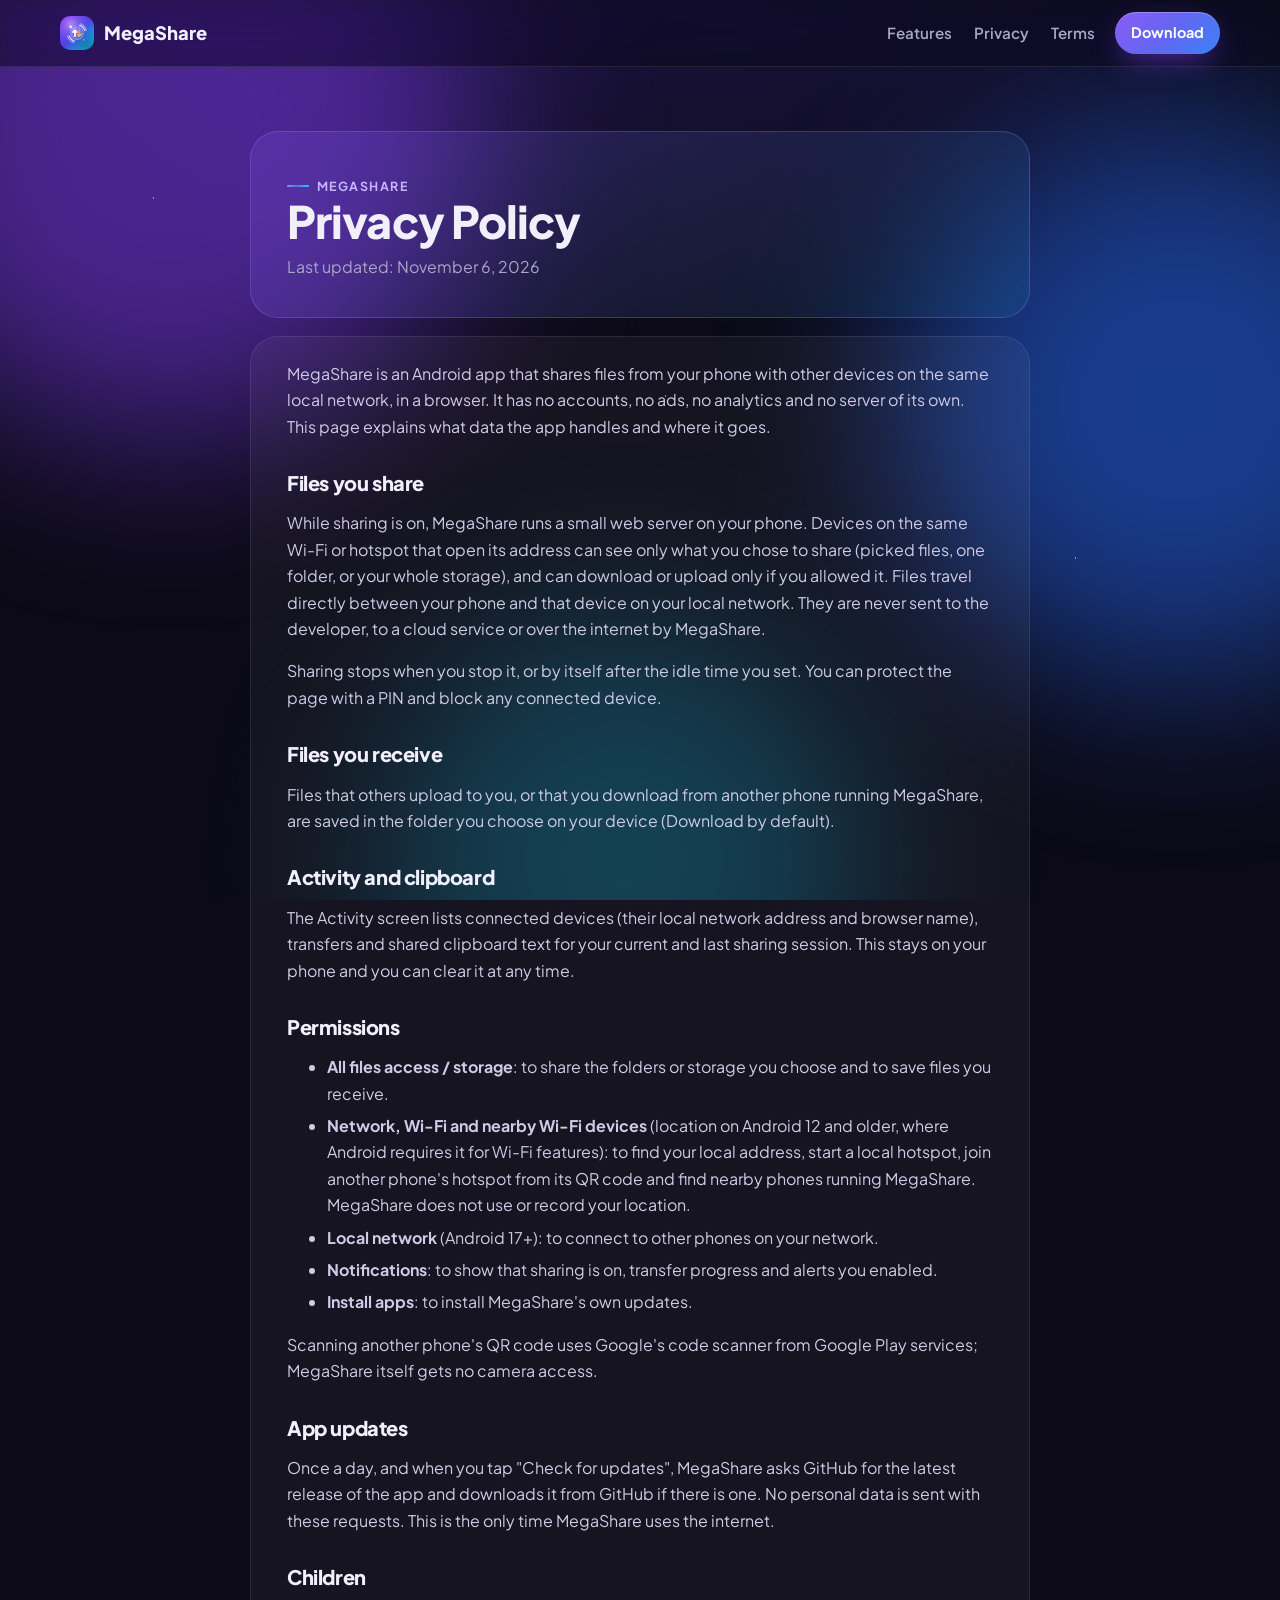
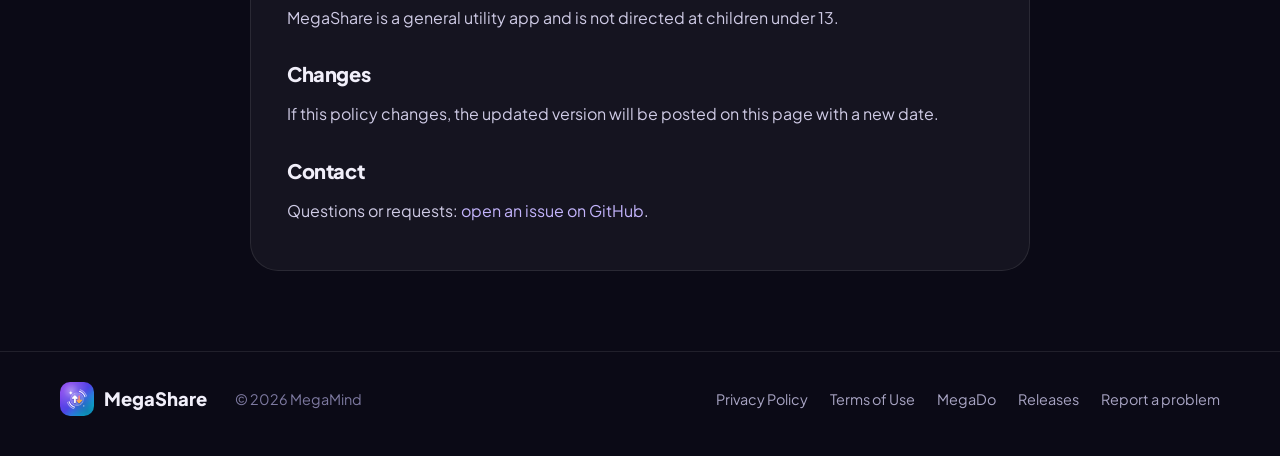
==== privacy.html @ 3ee7535c "Website: MegaShare's GitHub Pages site, README and screenshots - index.html in the same aurora desig" ====
<!doctype html>
<html lang="en">
<head>
<meta charset="utf-8">
<meta name="viewport" content="width=device-width, initial-scale=1">
<title>MegaShare Privacy Policy</title>
<meta name="description" content="How MegaShare handles your files and data: shared only on your local network while you choose, no servers, no ads or tracking.">
<link rel="canonical" href="https://megamind2999.github.io/MegaShareApk/privacy.html">
<link rel="icon" href="icon.png">
<meta name="theme-color" content="#0b0a16">
<link rel="preconnect" href="https://fonts.googleapis.com">
<link rel="preconnect" href="https://fonts.gstatic.com" crossorigin>
<link href="https://fonts.googleapis.com/css2?family=Plus+Jakarta+Sans:wght@400;500;600;700;800&display=swap" rel="stylesheet">
<link rel="stylesheet" href="style.css">
</head>
<body>
<div class="aurora" aria-hidden="true"><span></span><span></span><span></span></div>
<div class="stars" aria-hidden="true"></div>
<header class="topbar">
  <div class="wrap">
    <a class="brand" href="./"><img src="icon.png" alt="" width="34" height="34">MegaShare</a>
    <nav class="links"><a href="./#features">Features</a><a href="privacy.html">Privacy</a><a href="terms.html">Terms</a></nav>
    <a class="btn" href="https://github.com/MegaMind2999/MegaShareApk/releases/latest/download/MegaShare.apk">Download</a>
  </div>
</header>
<main class="wrap">
<div class="doc">
<header>
  <span class="eyebrow">MegaShare</span>
  <h1>Privacy Policy</h1>
  <p>Last updated: November 6, 2026</p>
</header>
<article>
<p>MegaShare is an Android app that shares files from your phone with other devices on the same local network, in a browser. It has no accounts, no ads, no analytics and no server of its own. This page explains what data the app handles and where it goes.</p>

<h2>Files you share</h2>
<p>While sharing is on, MegaShare runs a small web server on your phone. Devices on the same Wi-Fi or hotspot that open its address can see only what you chose to share (picked files, one folder, or your whole storage), and can download or upload only if you allowed it. Files travel directly between your phone and that device on your local network. They are never sent to the developer, to a cloud service or over the internet by MegaShare.</p>
<p>Sharing stops when you stop it, or by itself after the idle time you set. You can protect the page with a PIN and block any connected device.</p>

<h2>Files you receive</h2>
<p>Files that others upload to you, or that you download from another phone running MegaShare, are saved in the folder you choose on your device (Download by default).</p>

<h2>Activity and clipboard</h2>
<p>The Activity screen lists connected devices (their local network address and browser name), transfers and shared clipboard text for your current and last sharing session. This stays on your phone and you can clear it at any time.</p>

<h2>Permissions</h2>
<ul>
  <li><b>All files access / storage</b>: to share the folders or storage you choose and to save files you receive.</li>
  <li><b>Network, Wi-Fi and nearby Wi-Fi devices</b> (location on Android 12 and older, where Android requires it for Wi-Fi features): to find your local address, start a local hotspot, join another phone's hotspot from its QR code and find nearby phones running MegaShare. MegaShare does not use or record your location.</li>
  <li><b>Local network</b> (Android 17+): to connect to other phones on your network.</li>
  <li><b>Notifications</b>: to show that sharing is on, transfer progress and alerts you enabled.</li>
  <li><b>Install apps</b>: to install MegaShare's own updates.</li>
</ul>
<p>Scanning another phone's QR code uses Google's code scanner from Google Play services; MegaShare itself gets no camera access.</p>

<h2>App updates</h2>
<p>Once a day, and when you tap "Check for updates", MegaShare asks GitHub for the latest release of the app and downloads it from GitHub if there is one. No personal data is sent with these requests. This is the only time MegaShare uses the internet.</p>

<h2>Children</h2>
<p>MegaShare is a general utility app and is not directed at children under 13.</p>

<h2>Changes</h2>
<p>If this policy changes, the updated version will be posted on this page with a new date.</p>

<h2>Contact</h2>
<p>Questions or requests: <a href="https://github.com/MegaMind2999/MegaShareApk/issues">open an issue on GitHub</a>.</p>
</article>
</div>
</main>
<footer>
  <div class="wrap">
    <a class="brand" href="./"><img src="icon.png" alt="" width="28" height="28">MegaShare</a>
    <span>© 2026 MegaMind</span>
    <nav>
      <a href="privacy.html">Privacy Policy</a>
      <a href="terms.html">Terms of Use</a>
      <a href="https://megamind2999.github.io/MegaDoApk/">MegaDo</a>
      <a href="https://github.com/MegaMind2999/MegaShareApk/releases">Releases</a>
      <a href="https://github.com/MegaMind2999/MegaShareApk/issues">Report a problem</a>
    </nav>
  </div>
</footer>
</body>
</html>
---- style.css ----
/* MegaShare site: the same dark aurora theme as MegaDo's site (violet → indigo → ocean),
   plus the icon's warm "receive" arrow (pink → orange) as a second accent. */
:root {
  --warm: linear-gradient(135deg, #f472b6 0%, #fb923c 100%);
  --orange: #fb923c;
  --bg: #0b0a16;
  --bg-2: #120f24;
  --fg: #f1effa;
  --muted: #a9a5c4;
  --soft: #7d79a0;
  --line: rgba(255, 255, 255, .09);
  --glass: rgba(255, 255, 255, .045);
  --glass-2: rgba(255, 255, 255, .08);
  --violet: #8b5cf6;
  --indigo: #6366f1;
  --blue: #3b82f6;
  --cyan: #22d3ee;
  --pink: #f472b6;
  --amber: #fbbf24;
  --green: #34d399;
  --grad: linear-gradient(135deg, #a78bfa 0%, #6366f1 45%, #22d3ee 100%);
  --grad-btn: linear-gradient(135deg, #8b5cf6 0%, #6366f1 50%, #3b82f6 100%);
  --radius: 22px;
  --font: "Plus Jakarta Sans", system-ui, -apple-system, "Segoe UI", Roboto, sans-serif;
}

* { box-sizing: border-box; }
html { scroll-behavior: smooth; }
body {
  margin: 0;
  background: var(--bg);
  color: var(--fg);
  font: 16px/1.65 var(--font);
  -webkit-font-smoothing: antialiased;
  overflow-x: hidden;
}
a { color: #c4b5fd; text-decoration: none; }
a:hover { color: #fff; }
img { max-width: 100%; }

/* ── Aurora backdrop ── */
.aurora { position: fixed; inset: 0; z-index: -1; overflow: hidden; background:
  radial-gradient(1200px 700px at 50% -10%, #1d1546 0%, transparent 60%), var(--bg); }
.aurora span { position: absolute; border-radius: 50%; filter: blur(90px); opacity: .55; animation: drift 22s ease-in-out infinite alternate; }
.aurora span:nth-child(1) { width: 620px; height: 620px; background: #7c3aed; top: -180px; left: -140px; }
.aurora span:nth-child(2) { width: 560px; height: 560px; background: #2563eb; top: 120px; right: -180px; animation-duration: 26s; animation-delay: -6s; }
.aurora span:nth-child(3) { width: 480px; height: 480px; background: #0891b2; bottom: -200px; left: 30%; opacity: .35; animation-duration: 30s; animation-delay: -12s; }
.stars { position: fixed; inset: 0; z-index: -1; pointer-events: none; opacity: .5;
  background-image:
    radial-gradient(1.5px 1.5px at 12% 22%, #fff 50%, transparent 51%),
    radial-gradient(1px 1px at 68% 14%, #fff 50%, transparent 51%),
    radial-gradient(1.2px 1.2px at 84% 62%, #fff 50%, transparent 51%),
    radial-gradient(1px 1px at 32% 78%, #fff 50%, transparent 51%),
    radial-gradient(1.4px 1.4px at 52% 44%, #fff 50%, transparent 51%),
    radial-gradient(1px 1px at 92% 30%, #fff 50%, transparent 51%),
    radial-gradient(1px 1px at 6% 66%, #fff 50%, transparent 51%);
}
@keyframes drift { to { transform: translate(80px, 60px) scale(1.15); } }

/* ── Layout ── */
.wrap { width: min(1160px, 100% - 32px); margin-inline: auto; }
section { padding: 96px 0 0; }
.eyebrow { display: inline-flex; align-items: center; gap: 8px; font-size: .78rem; font-weight: 700; letter-spacing: .12em;
  text-transform: uppercase; color: #c4b5fd; }
.eyebrow::before { content: ""; width: 22px; height: 2px; border-radius: 2px; background: var(--grad); }
h1, h2, h3 { line-height: 1.12; letter-spacing: -.02em; margin: 0; }
h2 { font-size: clamp(1.9rem, 4vw, 2.8rem); font-weight: 800; margin-top: 12px; }
.lead { color: var(--muted); font-size: 1.12rem; max-width: 640px; }
.grad-text { background: var(--grad); -webkit-background-clip: text; background-clip: text; color: transparent; }
.center { text-align: center; }
.center .lead { margin-inline: auto; }

/* ── Top bar ── */
.topbar { position: sticky; top: 0; z-index: 10; backdrop-filter: blur(16px) saturate(140%); -webkit-backdrop-filter: blur(16px) saturate(140%);
  background: rgba(11, 10, 22, .55); border-bottom: 1px solid var(--line); }
.topbar .wrap { display: flex; align-items: center; gap: 20px; height: 66px; }
.brand { display: flex; align-items: center; gap: 10px; font-weight: 800; font-size: 1.15rem; color: var(--fg); }
.brand img { width: 34px; height: 34px; border-radius: 10px; }
.links { display: flex; gap: 22px; margin-left: auto; font-weight: 600; font-size: .95rem; }
.links a { color: var(--muted); }
.links a:hover { color: var(--fg); }
.topbar .btn { padding: 9px 16px; font-size: .9rem; }
@media (max-width: 760px) { .links { display: none; } .topbar .btn { margin-left: auto; } }

/* ── Buttons ── */
.btn { display: inline-flex; align-items: center; gap: 10px; padding: 14px 24px; border-radius: 999px; font-weight: 700;
  color: #fff; background: var(--grad-btn); box-shadow: 0 10px 30px -8px rgba(124, 58, 237, .7), inset 0 1px 0 rgba(255,255,255,.25);
  transition: transform .2s ease, box-shadow .2s ease; }
.btn:hover { color: #fff; transform: translateY(-2px); box-shadow: 0 16px 40px -8px rgba(124, 58, 237, .85), inset 0 1px 0 rgba(255,255,255,.25); }
.btn svg { width: 20px; height: 20px; }
.btn.ghost { background: var(--glass); border: 1px solid var(--line); box-shadow: none; color: var(--fg); }
.btn.ghost:hover { background: var(--glass-2); }

/* ── Hero ── */
.hero { padding: 72px 0 40px; display: grid; grid-template-columns: 1.05fr .95fr; gap: 48px; align-items: center; }
.hero h1 { font-size: clamp(2.6rem, 6vw, 4.4rem); font-weight: 800; margin: 18px 0 18px; }
.hero .lead { font-size: 1.2rem; }
.hero .actions { display: flex; gap: 14px; flex-wrap: wrap; margin-top: 30px; }
.pills { display: flex; flex-wrap: wrap; gap: 10px; margin-top: 26px; }
.pill { font-size: .85rem; font-weight: 600; color: var(--muted); padding: 7px 13px; border-radius: 999px; background: var(--glass); border: 1px solid var(--line); }
.pill b { color: var(--fg); }
@media (max-width: 920px) { .hero { grid-template-columns: 1fr; text-align: center; } .hero .lead { margin-inline: auto; } .hero .actions, .pills { justify-content: center; } }

/* ── Phone mockup (pure HTML/CSS, sample data) ── */
.stage { position: relative; display: grid; place-items: center; min-height: 600px; }
.glow { position: absolute; width: 420px; height: 420px; border-radius: 50%; background: var(--grad); filter: blur(80px); opacity: .45; }
.phone { position: relative; width: 300px; height: 610px; border-radius: 46px; padding: 12px; background: linear-gradient(160deg, #2a2545, #0f0d1d);
  box-shadow: 0 50px 100px -30px rgba(0,0,0,.8), 0 0 0 1px rgba(255,255,255,.12), inset 0 0 0 2px rgba(255,255,255,.04);
  transform: rotate(-4deg); animation: float 7s ease-in-out infinite; }
.screen { position: relative; height: 100%; border-radius: 36px; overflow: hidden; padding: 38px 16px 16px;
  background: radial-gradient(140% 80% at 0% 0%, #3b2a7a 0%, transparent 60%), radial-gradient(120% 80% at 100% 100%, #0e4a6b 0%, transparent 60%), #120f24; }
.notch { position: absolute; top: 12px; left: 50%; transform: translateX(-50%); width: 84px; height: 22px; border-radius: 20px; background: #05040b; }
.app-date { font-size: .62rem; letter-spacing: .1em; font-weight: 700; color: #b9b3dc; text-transform: uppercase; }
.app-hello { font-size: 1.15rem; font-weight: 800; margin: 2px 0 12px; }
.hero-card { border-radius: 20px; padding: 14px; display: flex; gap: 14px; align-items: center; background: var(--grad-btn);
  box-shadow: 0 14px 30px -12px rgba(99, 102, 241, .9); }
.ring { --p: 60; width: 64px; height: 64px; border-radius: 50%; flex: none; display: grid; place-items: center;
  background: conic-gradient(#fff calc(var(--p) * 1%), rgba(255,255,255,.22) 0); }
.ring::after { content: "60%"; width: 50px; height: 50px; border-radius: 50%; display: grid; place-items: center; font-weight: 800; font-size: .82rem; background: #6d5bf0; }
.hero-card small { display: block; font-size: .6rem; letter-spacing: .1em; text-transform: uppercase; opacity: .85; font-weight: 700; }
.hero-card strong { font-size: 1rem; }
.hero-card .streak { display: inline-block; margin-top: 4px; font-size: .62rem; font-weight: 700; padding: 2px 8px; border-radius: 99px; background: rgba(255,255,255,.2); }
.bars { display: flex; gap: 6px; align-items: flex-end; height: 34px; margin-top: 8px; }
.bars i { width: 8px; border-radius: 4px; background: rgba(255,255,255,.35); }
.bars i.on { background: #fff; }
.quick { margin: 12px 0; border-radius: 14px; padding: 10px 12px; font-size: .72rem; color: #a9a5c4; background: rgba(255,255,255,.07); border: 1px solid rgba(255,255,255,.08); display: flex; justify-content: space-between; }
.quick b { color: #fff; font-weight: 600; }
.section-label { font-size: .7rem; font-weight: 800; margin: 12px 2px 6px; color: #d9d4ff; }
.task { display: flex; gap: 10px; align-items: flex-start; padding: 11px 12px; border-radius: 14px; margin-bottom: 8px; background: rgba(255,255,255,.07); border: 1px solid rgba(255,255,255,.07); }
.check { width: 18px; height: 18px; border-radius: 50%; flex: none; border: 2px solid #8b84b8; margin-top: 1px; }
.check.done { border: 0; background: var(--grad-btn); position: relative; }
.check.done::after { content: ""; position: absolute; left: 6px; top: 3px; width: 5px; height: 9px; border: solid #fff; border-width: 0 2px 2px 0; transform: rotate(45deg); }
.task p { margin: 0; font-size: .78rem; font-weight: 700; }
.task.done p { text-decoration: line-through; color: #8b84b8; }
.chips { display: flex; gap: 5px; margin-top: 5px; flex-wrap: wrap; }
.chip { font-size: .58rem; font-weight: 700; padding: 2px 7px; border-radius: 99px; background: rgba(139, 92, 246, .25); color: #d8ccff; }
.chip.a { background: rgba(251, 191, 36, .2); color: #fde68a; }
.chip.l { background: rgba(34, 211, 238, .18); color: #a5f3fc; }
.chip.r { background: rgba(244, 114, 182, .2); color: #fbcfe8; }
.fab { position: absolute; right: 16px; bottom: 18px; width: 48px; height: 48px; border-radius: 16px; background: var(--grad-btn);
  display: grid; place-items: center; font-size: 1.6rem; font-weight: 400; box-shadow: 0 10px 24px -6px rgba(99,102,241,.9); }

.float-card { position: absolute; display: flex; gap: 10px; align-items: center; padding: 11px 14px; border-radius: 16px; font-size: .8rem;
  background: rgba(24, 20, 46, .72); border: 1px solid rgba(255,255,255,.12); backdrop-filter: blur(14px); -webkit-backdrop-filter: blur(14px);
  box-shadow: 0 18px 40px -16px rgba(0,0,0,.8); animation: float 6s ease-in-out infinite; white-space: nowrap; text-align: left; }
.float-card b { display: block; font-size: .82rem; }
.float-card span { color: var(--muted); font-size: .72rem; }
.float-card .ico { width: 34px; height: 34px; border-radius: 11px; display: grid; place-items: center; flex: none; }
.float-card .ico svg { width: 18px; height: 18px; }
.fc-1 { top: -6px; right: 8px; animation-delay: -1s; }
.fc-2 { top: 300px; right: -20px; animation-delay: -3s; }
.fc-3 { bottom: 60px; left: 0; animation-delay: -5s; }
@keyframes float { 0%, 100% { translate: 0 0; } 50% { translate: 0 -12px; } }
@media (max-width: 520px) { .fc-1 { right: -4px; top: -10px; } .fc-2 { right: -4px; } .fc-3 { left: 4px; } .float-card { font-size: .72rem; } }

/* ── Feature grid ── */
.features { display: grid; grid-template-columns: repeat(3, 1fr); gap: 18px; margin-top: 44px; }
.feature { position: relative; padding: 26px; border-radius: var(--radius); background: var(--glass); border: 1px solid var(--line); overflow: hidden;
  transition: transform .25s ease, border-color .25s ease, background .25s ease; }
.feature::before { content: ""; position: absolute; inset: 0; border-radius: inherit; padding: 1px; background: var(--grad); opacity: 0;
  -webkit-mask: linear-gradient(#000 0 0) content-box, linear-gradient(#000 0 0); -webkit-mask-composite: xor; mask-composite: exclude; transition: opacity .25s ease; }
.feature:hover { transform: translateY(-4px); background: var(--glass-2); }
.feature:hover::before { opacity: 1; }
.feature .ico { width: 48px; height: 48px; border-radius: 15px; display: grid; place-items: center; margin-bottom: 16px; }
.feature .ico svg { width: 24px; height: 24px; }
.feature h3 { font-size: 1.12rem; font-weight: 800; margin-bottom: 6px; }
.feature p { margin: 0; color: var(--muted); font-size: .95rem; }
.feature.big { grid-column: span 2; display: grid; grid-template-columns: 1fr 1.1fr; gap: 28px; align-items: center; }
@media (max-width: 960px) { .features { grid-template-columns: 1fr 1fr; } }
@media (max-width: 640px) { .features { grid-template-columns: 1fr; } .feature.big { grid-column: auto; grid-template-columns: 1fr; } }

.i-violet { background: rgba(139, 92, 246, .18); color: #c4b5fd; }
.i-blue { background: rgba(59, 130, 246, .18); color: #93c5fd; }
.i-cyan { background: rgba(34, 211, 238, .16); color: #67e8f9; }
.i-pink { background: rgba(244, 114, 182, .17); color: #f9a8d4; }
.i-amber { background: rgba(251, 191, 36, .16); color: #fcd34d; }
.i-green { background: rgba(52, 211, 153, .16); color: #6ee7b7; }

/* alert-level scale inside the big card */
.levels { display: grid; grid-template-columns: repeat(4, 1fr); gap: 10px; }
.level { text-align: center; padding: 18px 8px 16px; border-radius: 18px; background: rgba(255,255,255,.05); border: 1px solid var(--line); font-size: .9rem; font-weight: 800; }
.level .meter { height: 70px; display: flex; align-items: flex-end; justify-content: center; margin-bottom: 12px; }
.level .meter i { width: 22px; border-radius: 7px; background: var(--grad); box-shadow: 0 8px 20px -6px rgba(99,102,241,.8); }
.level.hot { background: linear-gradient(180deg, rgba(139,92,246,.22), rgba(255,255,255,.04)); border-color: rgba(167,139,250,.35); }
.level span { display: block; color: var(--soft); font-weight: 600; font-size: .72rem; margin-top: 2px; }
.tags { display: flex; flex-wrap: wrap; gap: 8px; margin-top: 18px; }
.tags span { font-size: .78rem; font-weight: 700; padding: 6px 11px; border-radius: 99px; background: rgba(251,191,36,.12); color: #fde68a; border: 1px solid rgba(251,191,36,.18); }

/* ── Sync steps ── */
.steps { display: grid; grid-template-columns: repeat(3, 1fr); gap: 18px; margin-top: 44px; counter-reset: s; }
.step { padding: 26px; border-radius: var(--radius); background: var(--glass); border: 1px solid var(--line); position: relative; }
.step::before { counter-increment: s; content: counter(s); display: grid; place-items: center; width: 38px; height: 38px; border-radius: 12px;
  background: var(--grad-btn); font-weight: 800; margin-bottom: 14px; }
.step h3 { font-size: 1.05rem; font-weight: 800; margin-bottom: 6px; }
.step p { margin: 0; color: var(--muted); font-size: .95rem; }
@media (max-width: 760px) { .steps { grid-template-columns: 1fr; } }

/* ── Privacy band ── */
.band { margin-top: 96px; padding: 48px; border-radius: 32px; display: grid; grid-template-columns: auto 1fr; gap: 32px; align-items: center;
  background: linear-gradient(135deg, rgba(139,92,246,.18), rgba(34,211,238,.10)); border: 1px solid rgba(167,139,250,.25); }
.band .shield { width: 88px; height: 88px; border-radius: 26px; display: grid; place-items: center; background: var(--grad-btn); box-shadow: 0 20px 40px -14px rgba(99,102,241,.9); }
.band .shield svg { width: 44px; height: 44px; color: #fff; }
.band h2 { margin: 0 0 8px; font-size: clamp(1.5rem, 3vw, 2rem); }
.band p { margin: 0; color: var(--muted); }
.band ul { display: flex; flex-wrap: wrap; gap: 10px; list-style: none; padding: 0; margin: 16px 0 0; }
.band li { font-size: .85rem; font-weight: 700; padding: 6px 12px; border-radius: 99px; background: rgba(255,255,255,.08); }
@media (max-width: 700px) { .band { grid-template-columns: 1fr; text-align: center; padding: 32px 22px; } .band .shield { margin: 0 auto; } .band ul { justify-content: center; } }

/* ── Screenshots (hidden until images exist) ── */
.shots { display: flex; gap: 18px; margin-top: 40px; overflow-x: auto; scroll-snap-type: x mandatory; padding: 6px 2px 18px;
  scrollbar-width: thin; scrollbar-color: rgba(167,139,250,.4) transparent; }
.shots figure { margin: 0; flex: 0 0 calc((100% - 5 * 18px) / 6); min-width: 168px; scroll-snap-align: start; }
.shots img { width: 100%; border-radius: 22px; border: 1px solid var(--line); display: block; box-shadow: 0 30px 60px -30px rgba(0,0,0,.9);
  transition: transform .25s ease; }
.shots figure:hover img { transform: translateY(-6px); }
.shots figcaption { text-align: center; color: var(--muted); font-size: .9rem; margin-top: 10px; font-weight: 600; }

/* ── FAQ ── */
.faq { max-width: 780px; margin: 40px auto 0; display: grid; gap: 12px; }
.faq details { border-radius: 18px; background: var(--glass); border: 1px solid var(--line); padding: 4px 22px; }
.faq summary { cursor: pointer; list-style: none; font-weight: 700; padding: 16px 0; display: flex; justify-content: space-between; gap: 16px; }
.faq summary::-webkit-details-marker { display: none; }
.faq summary::after { content: "+"; font-size: 1.4rem; line-height: 1; color: #c4b5fd; transition: transform .2s ease; }
.faq details[open] summary::after { transform: rotate(45deg); }
.faq details p { margin: 0 0 18px; color: var(--muted); }

/* ── Download CTA ── */
.cta { margin-top: 96px; padding: 64px 32px; border-radius: 36px; text-align: center; position: relative; overflow: hidden;
  background: radial-gradient(80% 120% at 50% 0%, rgba(139,92,246,.45), transparent 70%), linear-gradient(180deg, #19143a, #0f0d22);
  border: 1px solid rgba(167,139,250,.3); }
.cta img { width: 88px; height: 88px; border-radius: 24px; box-shadow: 0 20px 50px -12px rgba(124,58,237,.9); }
.cta h2 { margin: 20px 0 10px; }
.cta .actions { display: flex; gap: 14px; justify-content: center; flex-wrap: wrap; margin-top: 28px; }
.install { display: grid; grid-template-columns: repeat(3, 1fr); gap: 14px; max-width: 820px; margin: 36px auto 0; text-align: left; }
.install div { padding: 16px 18px; border-radius: 16px; background: rgba(255,255,255,.05); border: 1px solid var(--line); font-size: .92rem; color: var(--muted); }
.install b { display: block; color: var(--fg); margin-bottom: 2px; }
@media (max-width: 700px) { .install { grid-template-columns: 1fr; } }

/* ── Footer ── */
footer { margin-top: 80px; padding: 30px 0 40px; border-top: 1px solid var(--line); color: var(--soft); font-size: .9rem; }
footer .wrap { display: flex; flex-wrap: wrap; gap: 14px 28px; align-items: center; }
footer nav { display: flex; gap: 22px; margin-left: auto; flex-wrap: wrap; }
footer a { color: var(--muted); }

/* ── Reveal on scroll ── */
.js .reveal { opacity: 0; transform: translateY(24px); transition: opacity .7s ease, transform .7s ease; }
.js .reveal.in { opacity: 1; transform: none; }

/* ── Legal pages ── */
.doc { max-width: 780px; margin: 0 auto; padding: 64px 0 0; }
.doc header { padding: 36px; border-radius: 28px; background: linear-gradient(135deg, rgba(139,92,246,.2), rgba(34,211,238,.08)); border: 1px solid rgba(167,139,250,.25); }
.doc h1 { font-size: clamp(2rem, 5vw, 2.8rem); font-weight: 800; }
.doc header p { margin: 8px 0 0; color: var(--muted); }
.doc article { margin-top: 18px; padding: 8px 36px 30px; border-radius: 28px; background: var(--glass); border: 1px solid var(--line); }
.doc h2 { font-size: 1.25rem; margin: 32px 0 8px; }
.doc p, .doc li { color: #cfcbe6; }
.doc li { margin: 6px 0; }
@media (max-width: 600px) { .doc header, .doc article { padding-left: 20px; padding-right: 20px; } }

/* ══════════════ MegaShare additions ══════════════ */
.warm-text { background: var(--warm); -webkit-background-clip: text; background-clip: text; color: transparent; }
.i-orange { background: rgba(251, 146, 60, .16); color: #fdba74; }

/* Hero phone: the live sharing screen */
.ms-head { display: flex; gap: 10px; align-items: center; margin-bottom: 10px; }
.ms-head img { width: 38px; height: 38px; border-radius: 11px; box-shadow: 0 8px 18px -8px rgba(99,102,241,.9); }
.ms-head b { display: block; font-size: 1.12rem; font-weight: 800; line-height: 1.1; }
.ms-head small { display: block; font-size: .6rem; color: #b9b3dc; }
.live-pill { display: inline-flex; align-items: center; gap: 7px; font-size: .64rem; font-weight: 800; color: #6ee7b7;
  padding: 5px 10px; border-radius: 99px; background: rgba(52, 211, 153, .12); border: 1px solid rgba(52, 211, 153, .2); }
.live-pill i { width: 7px; height: 7px; border-radius: 50%; background: #34d399; box-shadow: 0 0 0 0 rgba(52,211,153,.7); animation: ping 1.8s ease-out infinite; }
@keyframes ping { 70% { box-shadow: 0 0 0 7px rgba(52,211,153,0); } 100% { box-shadow: 0 0 0 0 rgba(52,211,153,0); } }
.qr-card { margin: 10px auto 0; width: 158px; padding: 12px; border-radius: 20px; background: #fff;
  box-shadow: 0 18px 36px -16px rgba(0,0,0,.9), 0 0 0 6px rgba(255,255,255,.06); }
.qr-card img { display: block; width: 100%; image-rendering: pixelated; border-radius: 6px; }
.addr { text-align: center; margin-top: 10px; font: 800 1.12rem/1.2 ui-monospace, "SFMono-Regular", Menlo, Consolas, monospace; letter-spacing: .04em; }
.hint { text-align: center; font-size: .58rem; color: #a9a5c4; margin-top: 3px; }
.mini-btns { display: flex; gap: 6px; justify-content: center; margin-top: 10px; }
.mini-btns span { font-size: .6rem; font-weight: 700; padding: 6px 10px; border-radius: 10px; background: rgba(255,255,255,.07); border: 1px solid rgba(255,255,255,.08); }
.mini-btns span.on { background: var(--grad-btn); border-color: transparent; }
.stats { display: grid; grid-template-columns: repeat(3, 1fr); gap: 6px; margin-top: 12px; }
.stats div { padding: 8px 8px 7px; border-radius: 12px; background: rgba(255,255,255,.06); border: 1px solid rgba(255,255,255,.07); }
.stats b { display: block; font-size: .82rem; font-weight: 800; }
.stats span { font-size: .55rem; color: #a9a5c4; }
.xfer { display: flex; gap: 9px; align-items: center; padding: 8px 10px; border-radius: 12px; margin-bottom: 6px; background: rgba(255,255,255,.06); border: 1px solid rgba(255,255,255,.07); }
.xfer i { width: 24px; height: 24px; border-radius: 8px; display: grid; place-items: center; font-style: normal; font-weight: 800; font-size: .72rem; flex: none; }
.xfer p { margin: 0; font-size: .68rem; font-weight: 700; }
.xfer small { display: block; font-size: .55rem; color: #a9a5c4; }
/* Float cards sit over the lower half of the phone so the QR and address stay visible. */
.stage .fc-1 { top: 22px; right: -34px; }
.stage .fc-2 { top: auto; bottom: 120px; right: -46px; }
.stage .fc-3 { bottom: 28px; left: -26px; }
@media (max-width: 520px) { .stage .fc-1 { right: -6px; } .stage .fc-2 { right: -6px; } .stage .fc-3 { left: -6px; } }
.float-card .bar { display: block; height: 4px; width: 150px; margin-top: 6px; border-radius: 4px; background: rgba(255,255,255,.12); overflow: hidden; }
.float-card .bar::after { content: ""; display: block; height: 100%; width: 68%; border-radius: inherit; background: var(--grad); animation: fill 4.5s ease-in-out infinite; }
@keyframes fill { 0% { width: 8%; } 80%, 100% { width: 100%; } }

/* Quick Share comparison */
.compare { max-width: 900px; margin: 40px auto 0; border-radius: 26px; overflow: hidden; background: var(--glass); border: 1px solid var(--line); }
.compare table { width: 100%; border-collapse: collapse; font-size: .95rem; }
.compare th, .compare td { padding: 16px 20px; text-align: left; border-bottom: 1px solid var(--line); vertical-align: top; }
.compare tr:last-child td { border-bottom: 0; }
.compare thead th { font-size: .8rem; letter-spacing: .1em; text-transform: uppercase; color: var(--soft); font-weight: 800; background: rgba(255,255,255,.03); }
.compare thead th.us { color: #c4b5fd; }
.compare td:first-child { font-weight: 700; color: var(--fg); width: 30%; }
.compare td { color: var(--muted); }
.compare td.us { color: var(--fg); background: linear-gradient(90deg, rgba(139,92,246,.10), rgba(34,211,238,.05)); }
.compare .yes, .compare .no { display: inline-grid; place-items: center; width: 22px; height: 22px; border-radius: 50%; font-size: .75rem; font-weight: 900; margin-right: 8px; vertical-align: -5px; }
.compare .yes { background: rgba(52,211,153,.18); color: #6ee7b7; }
.compare .no { background: rgba(251,146,60,.16); color: #fdba74; }
@media (max-width: 640px) {
  .compare th, .compare td { padding: 12px 12px; font-size: .86rem; }
  .compare td:first-child { width: auto; }
}
.note { max-width: 780px; margin: 18px auto 0; text-align: center; color: var(--soft); font-size: .88rem; }

/* Network choices (inside the big card) */
.nets { display: grid; gap: 10px; }
.net { display: grid; grid-template-columns: auto 1fr; gap: 14px; align-items: center; padding: 14px 16px; border-radius: 18px;
  background: rgba(255,255,255,.05); border: 1px solid var(--line); }
.net .ico { margin: 0; width: 42px; height: 42px; border-radius: 13px; }
.net b { display: block; font-size: .98rem; }
.net span { color: var(--muted); font-size: .86rem; }
.net.hot { background: linear-gradient(180deg, rgba(139,92,246,.2), rgba(255,255,255,.04)); border-color: rgba(167,139,250,.35); }

/* "More from MegaMind" */
.promo { margin-top: 44px; display: grid; grid-template-columns: auto 1fr auto; gap: 26px; align-items: center; padding: 30px 34px; border-radius: 30px;
  background: linear-gradient(135deg, rgba(139,92,246,.16), rgba(59,130,246,.08)); border: 1px solid rgba(167,139,250,.25); position: relative; overflow: hidden; }
.promo::after { content: ""; position: absolute; width: 260px; height: 260px; right: -80px; top: -120px; border-radius: 50%; background: var(--grad); filter: blur(70px); opacity: .25; pointer-events: none; }
.promo img { width: 96px; height: 96px; border-radius: 26px; box-shadow: 0 20px 44px -14px rgba(124,58,237,.9); }
.promo h3 { font-size: 1.45rem; font-weight: 800; }
.promo p { margin: 6px 0 0; color: var(--muted); }
.promo .tags span { background: rgba(139,92,246,.14); color: #ddd6fe; border-color: rgba(167,139,250,.22); }
.promo .actions { display: flex; flex-direction: column; gap: 10px; position: relative; z-index: 1; }
@media (max-width: 820px) { .promo { grid-template-columns: 1fr; text-align: center; padding: 30px 22px; } .promo img { margin: 0 auto; } .promo .tags { justify-content: center; } .promo .actions { align-items: center; } }

/* Screenshot captions under portrait shots of the browser page */
.shots figure.web img { border-color: rgba(255,255,255,.18); }

@media (prefers-reduced-motion: reduce) {
  *, *::before, *::after { animation: none !important; transition: none !important; }
  .js .reveal { opacity: 1; transform: none; }
  html { scroll-behavior: auto; }
}
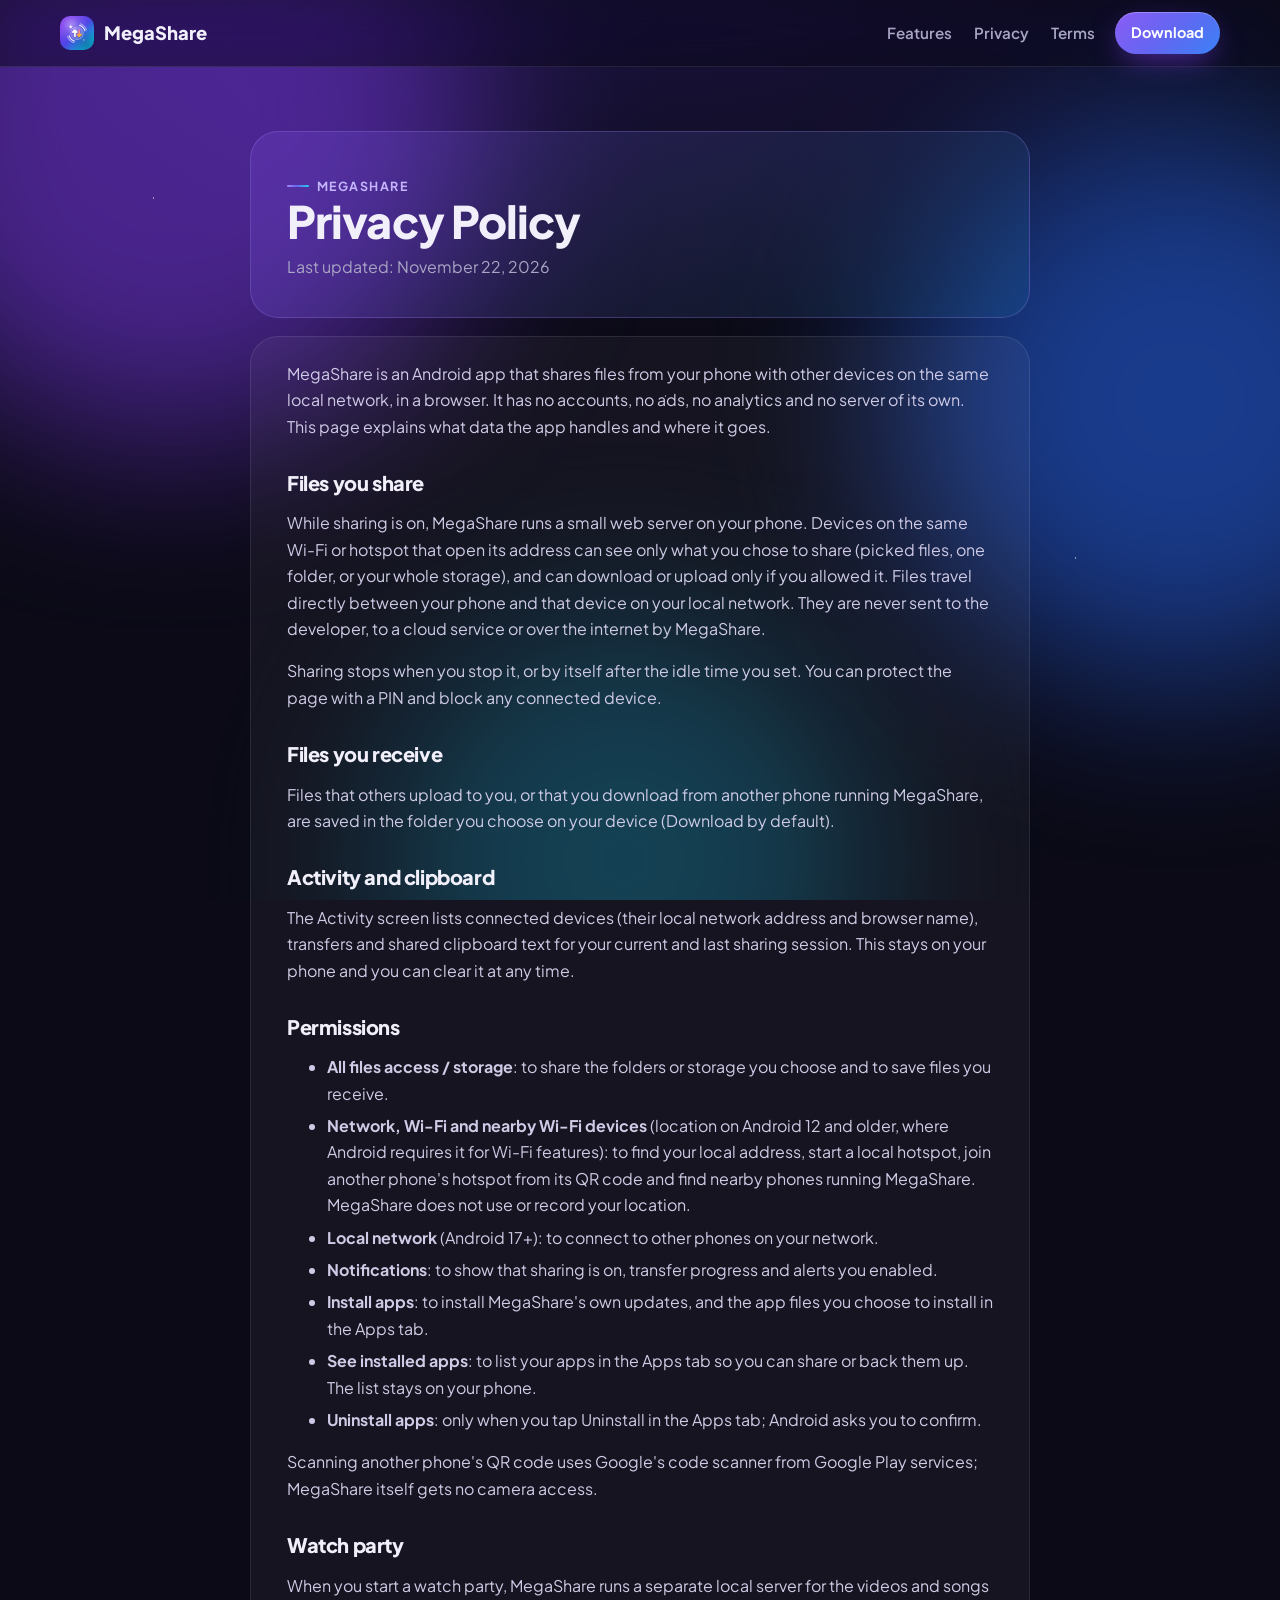
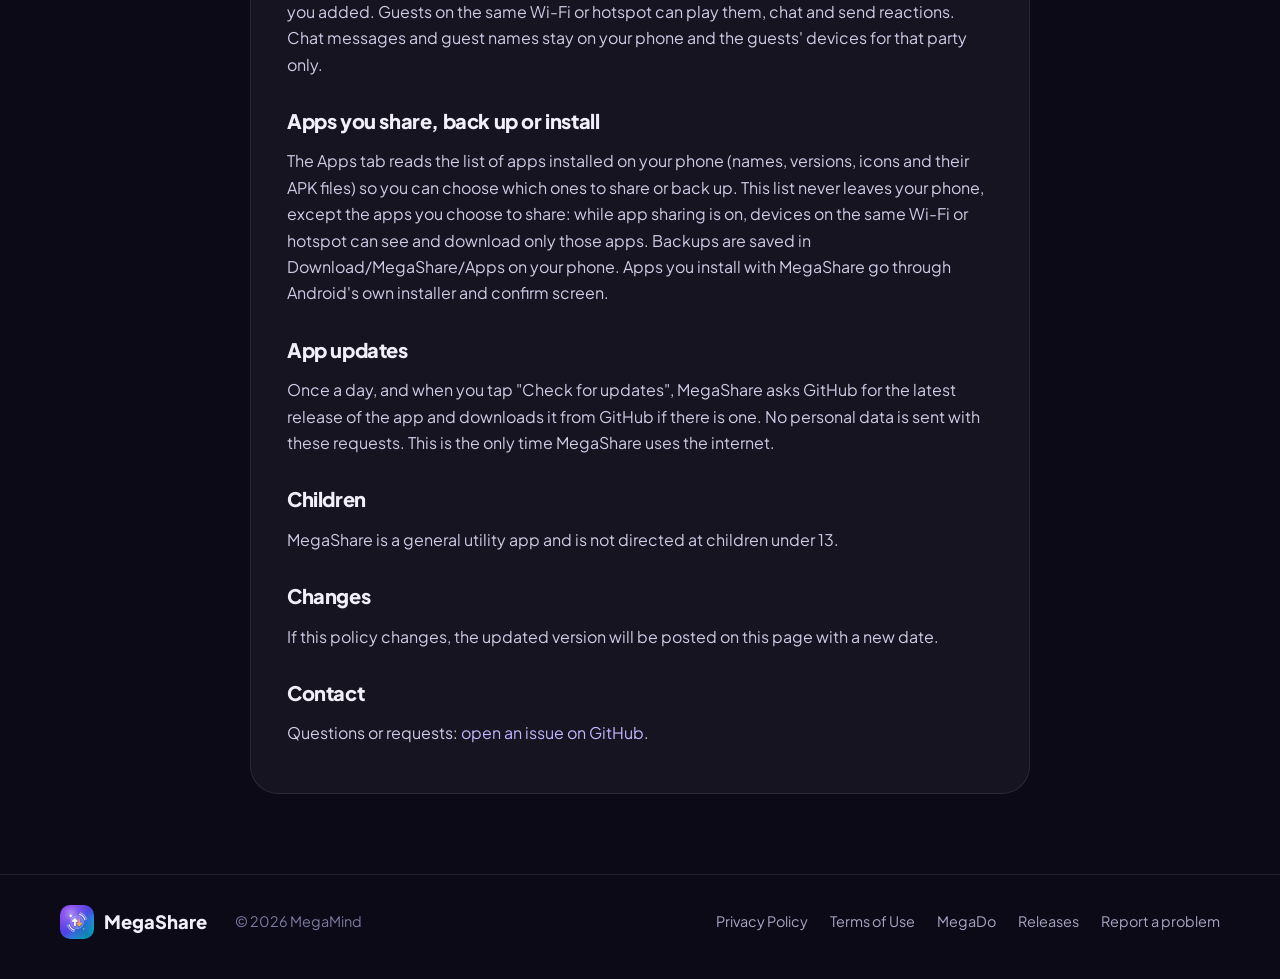
==== commit 60aa38a4: "Website: Apps tab (share apps, split APK installer, backups), SEO and llms.txt - Feature cards, FAQ," ====
--- a/privacy.html
+++ b/privacy.html
@@ -28,7 +28,7 @@
 <header>
   <span class="eyebrow">MegaShare</span>
   <h1>Privacy Policy</h1>
-  <p>Last updated: November 6, 2026</p>
+  <p>Last updated: November 22, 2026</p>
 </header>
 <article>
 <p>MegaShare is an Android app that shares files from your phone with other devices on the same local network, in a browser. It has no accounts, no ads, no analytics and no server of its own. This page explains what data the app handles and where it goes.</p>
@@ -49,10 +49,16 @@
   <li><b>Network, Wi-Fi and nearby Wi-Fi devices</b> (location on Android 12 and older, where Android requires it for Wi-Fi features): to find your local address, start a local hotspot, join another phone's hotspot from its QR code and find nearby phones running MegaShare. MegaShare does not use or record your location.</li>
   <li><b>Local network</b> (Android 17+): to connect to other phones on your network.</li>
   <li><b>Notifications</b>: to show that sharing is on, transfer progress and alerts you enabled.</li>
-  <li><b>Install apps</b>: to install MegaShare's own updates.</li>
+  <li><b>Install apps</b>: to install MegaShare's own updates, and the app files you choose to install in the Apps tab.</li>
+  <li><b>See installed apps</b>: to list your apps in the Apps tab so you can share or back them up. The list stays on your phone.</li>
+  <li><b>Uninstall apps</b>: only when you tap Uninstall in the Apps tab; Android asks you to confirm.</li>
 </ul>
 <p>Scanning another phone's QR code uses Google's code scanner from Google Play services; MegaShare itself gets no camera access.</p>
 
+<h2>Watch party</h2>
+<p>When you start a watch party, MegaShare runs a separate local server for the videos and songs you added. Guests on the same Wi-Fi or hotspot can play them, chat and send reactions. Chat messages and guest names stay on your phone and the guests' devices for that party only.</p>
+<h2>Apps you share, back up or install</h2>
+<p>The Apps tab reads the list of apps installed on your phone (names, versions, icons and their APK files) so you can choose which ones to share or back up. This list never leaves your phone, except the apps you choose to share: while app sharing is on, devices on the same Wi-Fi or hotspot can see and download only those apps. Backups are saved in Download/MegaShare/Apps on your phone. Apps you install with MegaShare go through Android's own installer and confirm screen.</p>
 <h2>App updates</h2>
 <p>Once a day, and when you tap "Check for updates", MegaShare asks GitHub for the latest release of the app and downloads it from GitHub if there is one. No personal data is sent with these requests. This is the only time MegaShare uses the internet.</p>
 
--- a/style.css
+++ b/style.css
@@ -337,6 +337,36 @@
 /* Screenshot captions under portrait shots of the browser page */
 .shots figure.web img { border-color: rgba(255,255,255,.18); }
 
+/* ── Screenshot viewer (click a screenshot to see it big) ── */
+.shots img { cursor: zoom-in; }
+.lb { position: fixed; inset: 0; z-index: 100; display: grid; place-items: center; padding: 24px 72px;
+  background: rgba(6, 5, 14, .88); backdrop-filter: blur(14px); -webkit-backdrop-filter: blur(14px);
+  opacity: 0; transition: opacity .2s ease; }
+.lb[hidden] { display: none; }
+.lb:not(.open) { pointer-events: none; }
+.lb.open { opacity: 1; }
+.lb figure { margin: 0; display: flex; flex-direction: column; align-items: center; gap: 14px; max-height: 100%; }
+.lb img { display: block; max-width: min(92vw, 520px); max-height: calc(100vh - 110px); width: auto; height: auto; border-radius: 26px;
+  border: 1px solid rgba(255,255,255,.14); box-shadow: 0 40px 90px -30px rgba(0,0,0,.95), 0 0 0 6px rgba(255,255,255,.04);
+  transform: scale(.96); transition: transform .25s ease; cursor: default; user-select: none; -webkit-user-drag: none; }
+.lb.open img { transform: none; }
+.lb figcaption { color: var(--fg); font-weight: 700; text-align: center; }
+.lb figcaption span { color: var(--soft); font-weight: 600; margin-left: 8px; }
+.lb button { position: absolute; display: grid; place-items: center; width: 48px; height: 48px; border-radius: 50%; cursor: pointer;
+  color: #fff; background: rgba(255,255,255,.1); border: 1px solid rgba(255,255,255,.16); transition: background .2s ease, transform .2s ease; }
+.lb button:hover { background: rgba(255,255,255,.2); }
+.lb button svg { width: 22px; height: 22px; fill: none; stroke: currentColor; stroke-width: 2.4; stroke-linecap: round; stroke-linejoin: round; }
+.lb .lb-x { top: 18px; right: 18px; }
+.lb .lb-prev { left: 18px; top: 50%; translate: 0 -50%; }
+.lb .lb-next { right: 18px; top: 50%; translate: 0 -50%; }
+@media (max-width: 640px) {
+  .lb { padding: 64px 12px 24px; }
+  .lb img { max-height: calc(100vh - 150px); border-radius: 20px; }
+  .lb .lb-prev, .lb .lb-next { top: auto; bottom: 18px; translate: none; }
+  .lb .lb-x { top: 12px; right: 12px; }
+}
+body.lb-lock { overflow: hidden; }
+
 @media (prefers-reduced-motion: reduce) {
   *, *::before, *::after { animation: none !important; transition: none !important; }
   .js .reveal { opacity: 1; transform: none; }
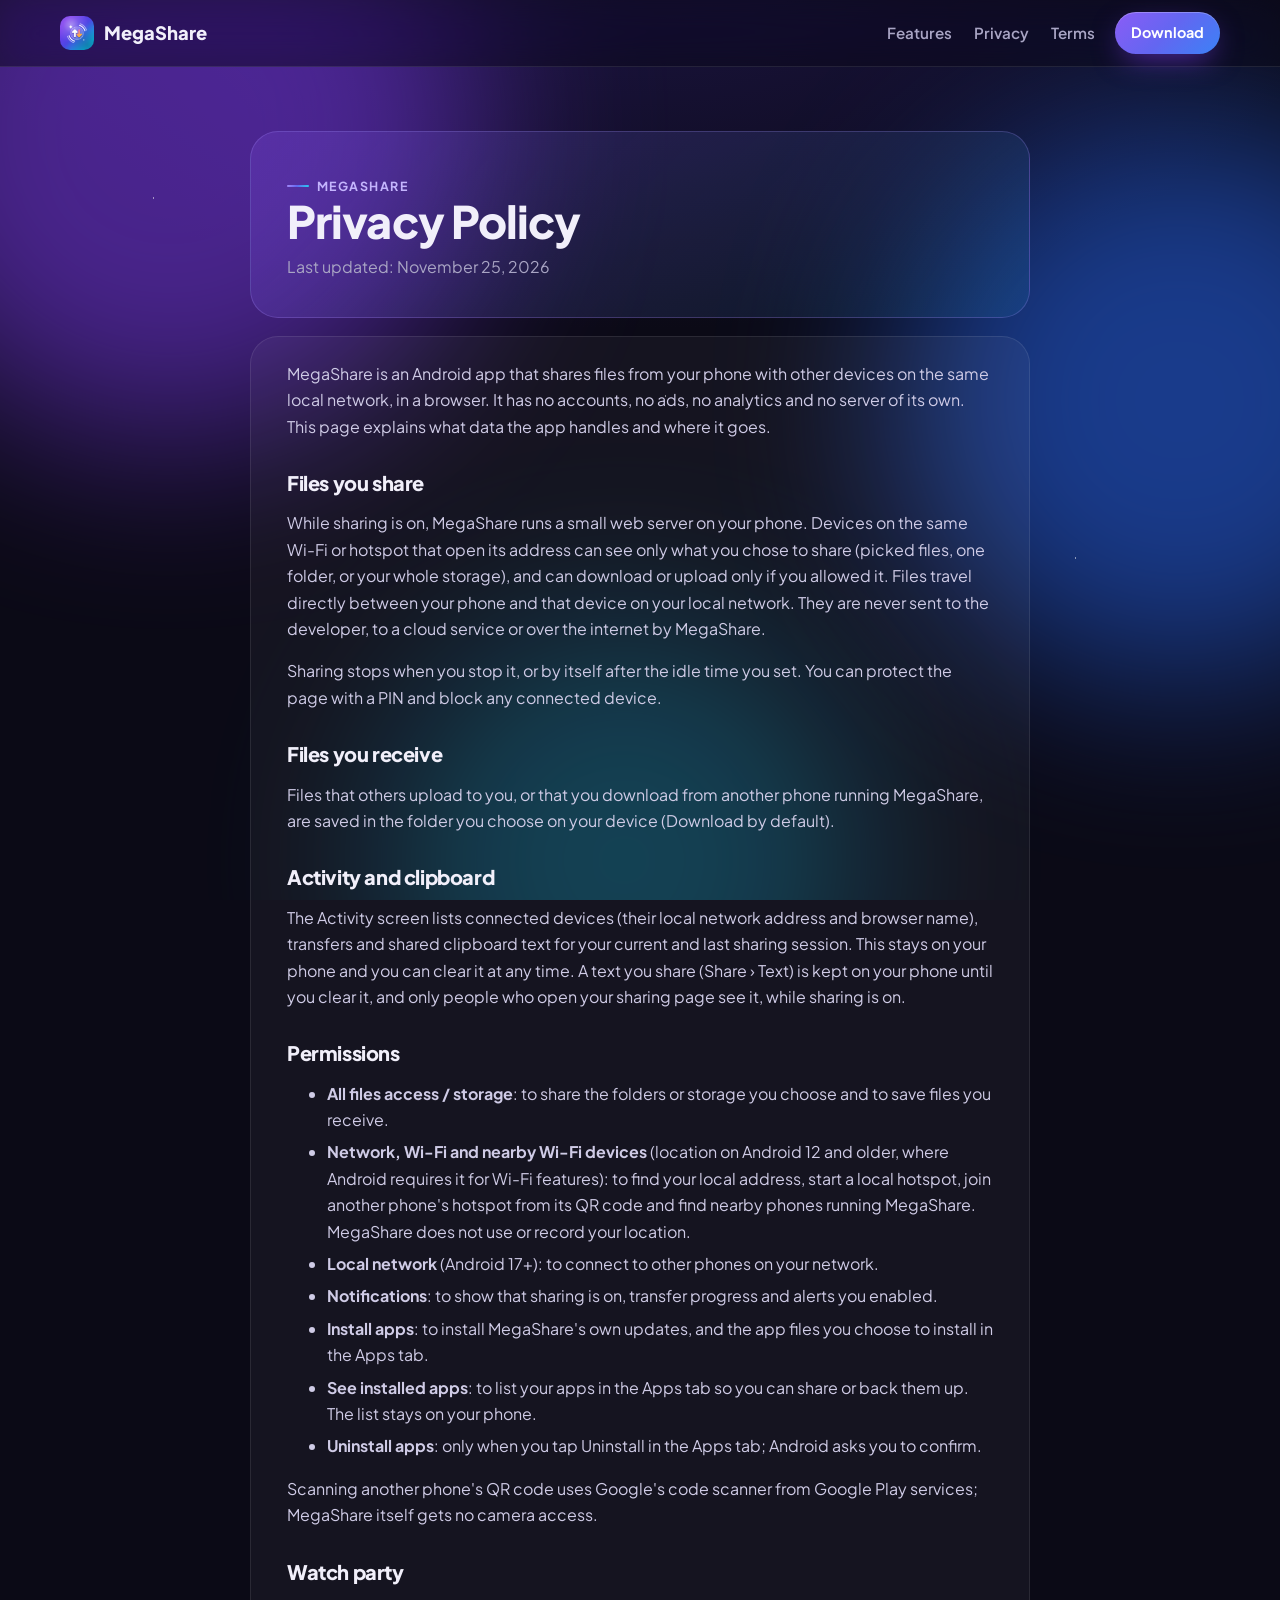
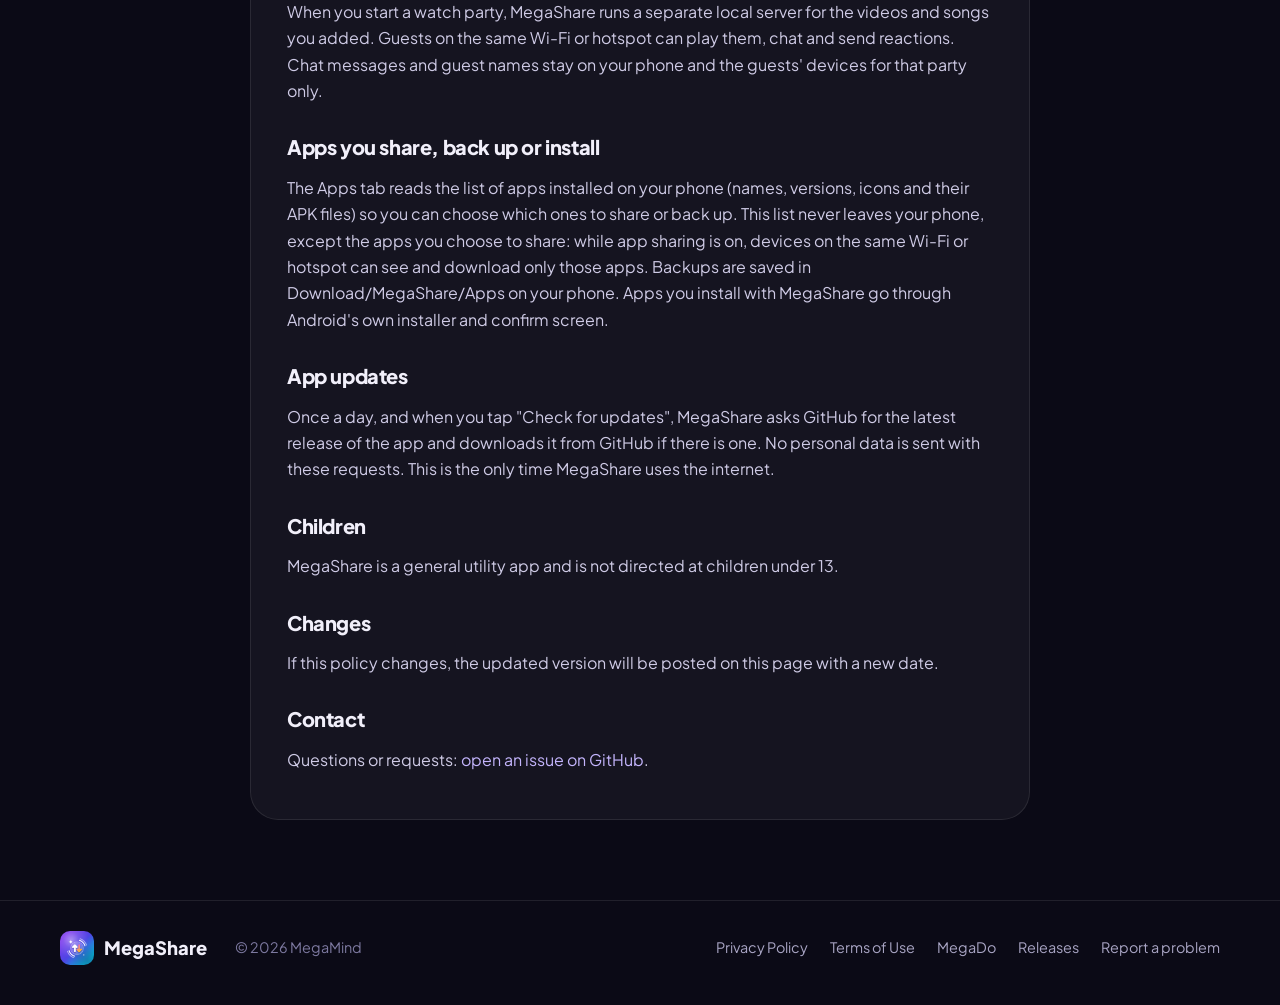
==== commit f942a606: "Website and README: share a text, App size, Android 17; new screenshots - New feature card, FAQ entr" ====
--- a/privacy.html
+++ b/privacy.html
@@ -28,7 +28,7 @@
 <header>
   <span class="eyebrow">MegaShare</span>
   <h1>Privacy Policy</h1>
-  <p>Last updated: November 22, 2026</p>
+  <p>Last updated: November 25, 2026</p>
 </header>
 <article>
 <p>MegaShare is an Android app that shares files from your phone with other devices on the same local network, in a browser. It has no accounts, no ads, no analytics and no server of its own. This page explains what data the app handles and where it goes.</p>
@@ -41,7 +41,7 @@
 <p>Files that others upload to you, or that you download from another phone running MegaShare, are saved in the folder you choose on your device (Download by default).</p>
 
 <h2>Activity and clipboard</h2>
-<p>The Activity screen lists connected devices (their local network address and browser name), transfers and shared clipboard text for your current and last sharing session. This stays on your phone and you can clear it at any time.</p>
+<p>The Activity screen lists connected devices (their local network address and browser name), transfers and shared clipboard text for your current and last sharing session. This stays on your phone and you can clear it at any time. A text you share (Share › Text) is kept on your phone until you clear it, and only people who open your sharing page see it, while sharing is on.</p>
 
 <h2>Permissions</h2>
 <ul>
--- a/style.css
+++ b/style.css
@@ -25,7 +25,8 @@
 }
 
 * { box-sizing: border-box; }
-html { scroll-behavior: smooth; }
+/* The same text size everywhere: no browser text boosting or bigger default font breaking the layout. */
+html { scroll-behavior: smooth; font-size: 16px; -webkit-text-size-adjust: 100%; text-size-adjust: 100%; }
 body {
   margin: 0;
   background: var(--bg);
